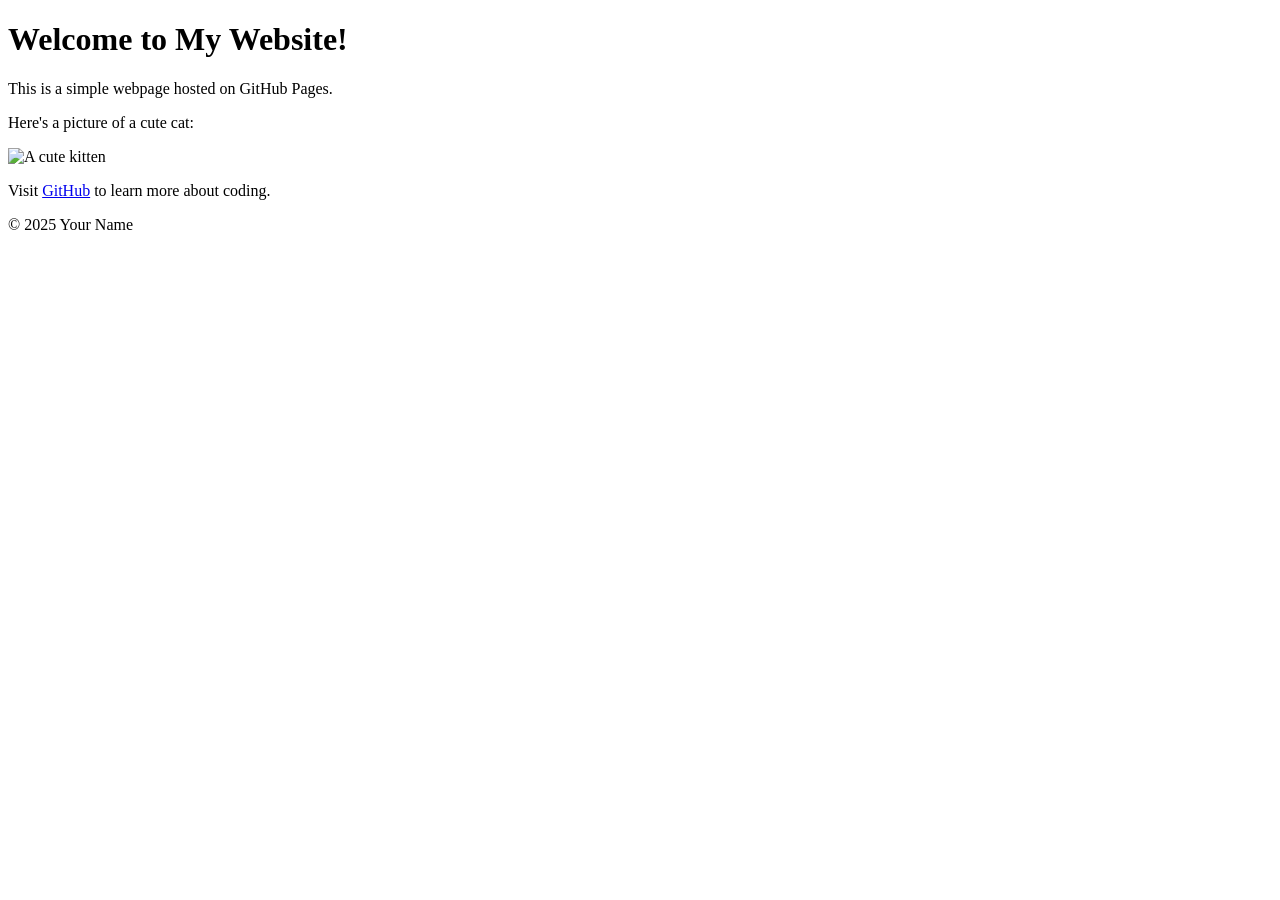
==== index.html @ 90ea9589 "Initial commit: Added simple HTML page" ====
<!DOCTYPE html> 

<html lang="en"> 

<head> 

    <meta charset="UTF-8"> 

    <meta name="viewport" content="width=device-width, initial-scale=1.0"> 

    <title>My First GitHub Page</title> 

</head> 

<body> 

    <header> 

        <h1>Welcome to My Website!</h1> 

    </header> 

 

    <main> 

        <p>This is a simple webpage hosted on GitHub Pages.</p> 

        <p>Here's a picture of a cute cat:</p> 

        <img src="https://placekitten.com/200/300" alt="A cute kitten"> 

         

        <p>Visit <a href="https://github.com">GitHub</a> to learn more about coding.</p> 

    </main> 

 

    <footer> 

        <p>&copy; 2025 Your Name</p> 

    </footer> 

 

</body> 

</html>
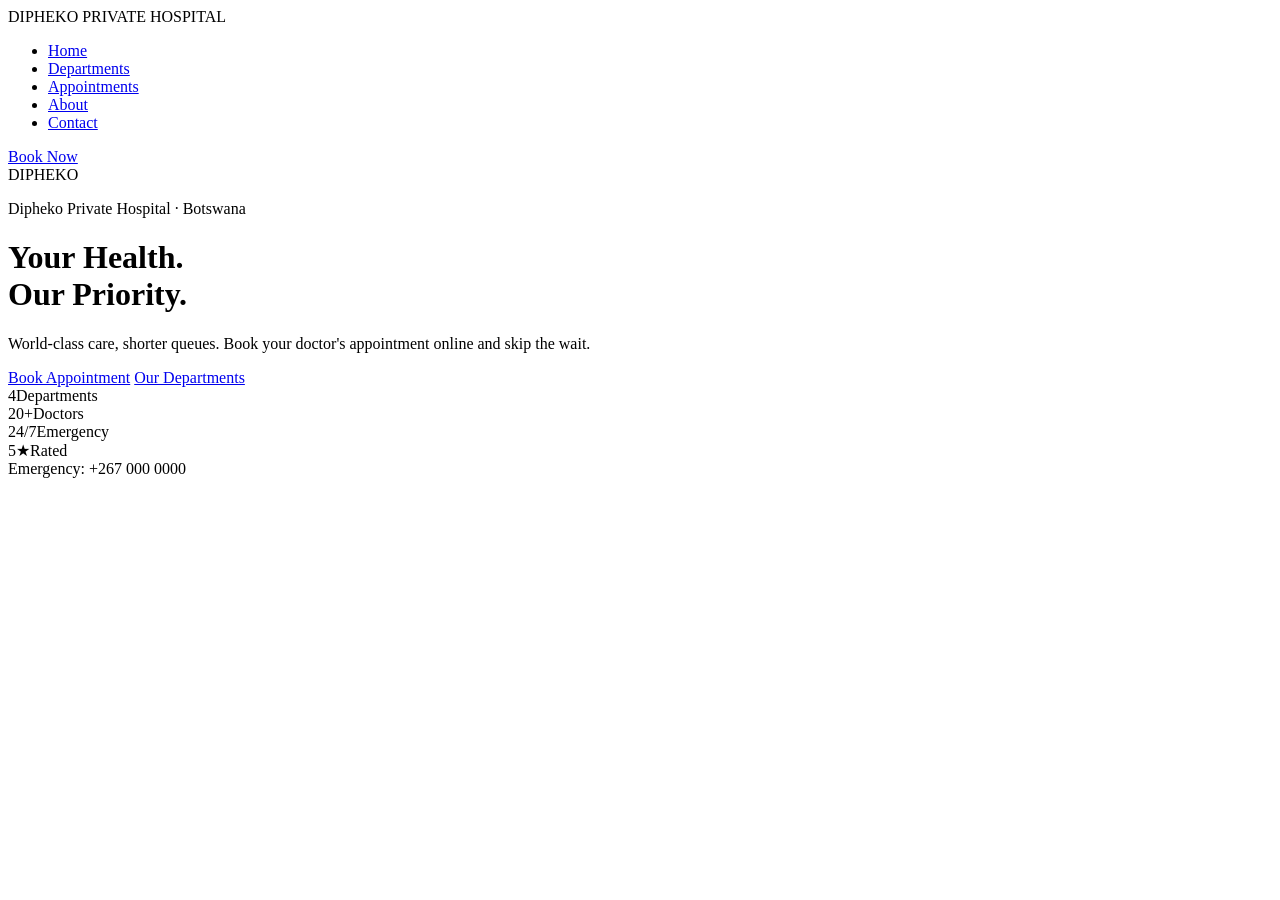
==== commit 49542008: "Update website and add css styling" ====
--- a/index.html
+++ b/index.html
@@ -1,51 +1,52 @@
-<!DOCTYPE html> 
+<!DOCTYPE html>
+<html lang="en">
+<head>
+  <meta charset="UTF-8"/>
+  <meta name="viewport" content="width=device-width, initial-scale=1.0"/>
+  <title>Dipheko Private Hospital</title>
+  <link href="https://fonts.googleapis.com/css2?family=Barlow+Condensed:wght@700;800&family=Barlow:wght@300;400;500&display=swap" rel="stylesheet"/>
+  <link rel="stylesheet" href="hospital_style.css"/>
+</head>
+<body>
+  <nav>
+    <span class="logo-main">DIPHEKO</span>
+    <span class="logo-sub">PRIVATE HOSPITAL</span>
+    <ul class="nav-links">
+      <li><a href="index.html" class="active">Home</a></li>
+      <li><a href="departments.html">Departments</a></li>
+      <li><a href="appointment.html">Appointments</a></li>
+      <li><a href="about.html">About</a></li>
+      <li><a href="contact.html">Contact</a></li>
+    </ul>
+    <a href="appointment.html" class="nav-appt">Book Now</a>
+  </nav>
 
-<html lang="en"> 
-
-<head> 
-
-    <meta charset="UTF-8"> 
-
-    <meta name="viewport" content="width=device-width, initial-scale=1.0"> 
-
-    <title>My First GitHub Page</title> 
-
-</head> 
-
-<body> 
-
-    <header> 
-
-        <h1>Welcome to My Website!</h1> 
-
-    </header> 
-
- 
-
-    <main> 
-
-        <p>This is a simple webpage hosted on GitHub Pages.</p> 
-
-        <p>Here's a picture of a cute cat:</p> 
-
-        <img src="https://placekitten.com/200/300" alt="A cute kitten"> 
-
-         
-
-        <p>Visit <a href="https://github.com">GitHub</a> to learn more about coding.</p> 
-
-    </main> 
-
- 
-
-    <footer> 
-
-        <p>&copy; 2025 Your Name</p> 
-
-    </footer> 
-
- 
-
-</body> 
-
-</html> +  <main class="page-home">
+    <div class="bg-logo" aria-hidden="true">DIPHEKO</div>
+    <div class="hero">
+      <div class="hero-inner">
+        <p class="hero-tag">Dipheko Private Hospital · Botswana</p>
+        <h1>Your Health.<br/><span>Our Priority.</span></h1>
+        <p class="hero-desc">World-class care, shorter queues. Book your doctor's appointment online and skip the wait.</p>
+        <div class="hero-actions">
+          <a href="appointment.html" class="btn-primary">Book Appointment</a>
+          <a href="departments.html" class="btn-outline">Our Departments</a>
+        </div>
+      </div>
+    </div>
+    <div class="bottom-bar">
+      <div class="stat"><span class="stat-num">4</span><span class="stat-label">Departments</span></div>
+      <div class="divider"></div>
+      <div class="stat"><span class="stat-num">20+</span><span class="stat-label">Doctors</span></div>
+      <div class="divider"></div>
+      <div class="stat"><span class="stat-num">24/7</span><span class="stat-label">Emergency</span></div>
+      <div class="divider"></div>
+      <div class="stat"><span class="stat-num">5★</span><span class="stat-label">Rated</span></div>
+      <div class="emergency-pill">
+        <div class="emergency-dot"></div>
+        <span class="emergency-text">Emergency: +267 000 0000</span>
+      </div>
+    </div>
+  </main>
+</body>
+</html>
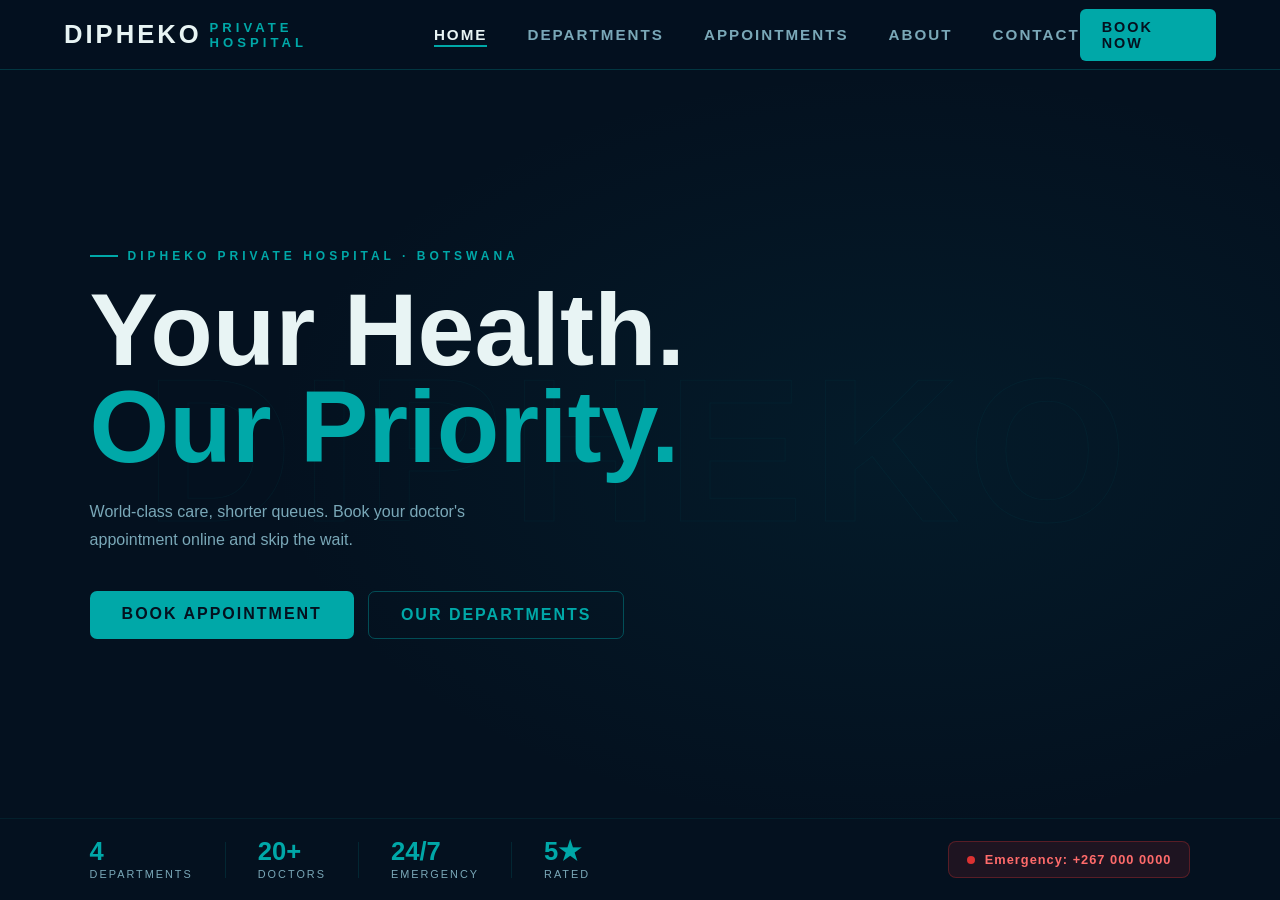
==== commit 4f90d45a: "Update Website" ====
--- a/index.html
+++ b/index.html
@@ -5,7 +5,7 @@
   <meta name="viewport" content="width=device-width, initial-scale=1.0"/>
   <title>Dipheko Private Hospital</title>
   <link href="https://fonts.googleapis.com/css2?family=Barlow+Condensed:wght@700;800&family=Barlow:wght@300;400;500&display=swap" rel="stylesheet"/>
-  <link rel="stylesheet" href="hospital_style.css"/>
+  <link rel="stylesheet" href="styles.css"/>
 </head>
 <body>
   <nav>
--- a/styles.css
+++ b/styles.css
@@ -0,0 +1,510 @@
+/* =============================================
+   DIPHEKO PRIVATE HOSPITAL — style.css
+   Link this in EVERY page's <head>:
+   <link rel="stylesheet" href="style.css">
+   ============================================= */
+
+/* ---- RESET & BASE ---- */
+*, *::before, *::after { box-sizing: border-box; margin: 0; padding: 0; }
+
+html, body {
+  min-height: 100%;
+  font-family: 'Barlow', sans-serif;
+  background: #04111f;
+  color: #e8f4f4;
+}
+
+a { text-decoration: none; color: inherit; }
+ul { list-style: none; }
+
+/* ---- NAVBAR ---- */
+nav {
+  position: fixed; top: 0; left: 0; right: 0;
+  height: 70px; z-index: 100;
+  display: flex; align-items: center;
+  padding: 0 5%;
+  background: rgba(4,17,31,0.97);
+  border-bottom: 1px solid rgba(0,168,168,0.25);
+}
+
+.logo-main {
+  font-family: 'Barlow Condensed', sans-serif;
+  font-size: 1.6rem; font-weight: 800;
+  letter-spacing: 3px; color: #e8f4f4;
+}
+
+.logo-sub {
+  font-family: 'Barlow Condensed', sans-serif;
+  font-size: 0.82rem; font-weight: 700;
+  letter-spacing: 4px; color: #00a8a8;
+  margin-left: 8px;
+}
+
+.nav-links {
+  display: flex; align-items: center;
+  gap: 2.5rem; margin-left: 3rem;
+}
+
+.nav-links a {
+  font-family: 'Barlow Condensed', sans-serif;
+  font-size: 0.95rem; font-weight: 700;
+  letter-spacing: 2px; text-transform: uppercase;
+  color: #7aa8b8; padding-bottom: 4px;
+  position: relative; transition: color 0.2s;
+}
+
+.nav-links a::after {
+  content: ''; position: absolute;
+  bottom: 0; left: 0; right: 0;
+  height: 2px; background: #00a8a8;
+  transform: scaleX(0); transition: transform 0.2s;
+}
+
+.nav-links a:hover,
+.nav-links a.active { color: #e8f4f4; }
+
+.nav-links a:hover::after,
+.nav-links a.active::after { transform: scaleX(1); }
+
+.nav-appt {
+  margin-left: auto;
+  background: #00a8a8; color: #04111f;
+  font-family: 'Barlow Condensed', sans-serif;
+  font-size: 0.9rem; font-weight: 800;
+  letter-spacing: 2px; text-transform: uppercase;
+  padding: 10px 22px; border-radius: 6px;
+  transition: background 0.2s;
+}
+
+.nav-appt:hover { background: #00c8c8; }
+
+/* ---- PAGE WRAPPER ---- */
+.page {
+  padding-top: 70px; min-height: 100vh;
+  position: relative;
+  background: radial-gradient(ellipse 70% 60% at 70% 50%, rgba(0,100,120,0.12) 0%, transparent 70%), #04111f;
+}
+
+/* home page uses full height with no scroll */
+.page-home {
+  padding-top: 70px; height: 100vh;
+  position: relative; overflow: hidden;
+  display: flex; flex-direction: column;
+  background: radial-gradient(ellipse 70% 60% at 70% 50%, rgba(0,100,120,0.12) 0%, transparent 70%), #04111f;
+}
+
+/* ---- BACKGROUND WATERMARK ---- */
+.bg-logo {
+  position: fixed; top: 50%; left: 50%;
+  transform: translate(-50%, -50%);
+  font-family: 'Barlow Condensed', sans-serif;
+  font-weight: 800;
+  font-size: clamp(6rem, 16vw, 17rem);
+  letter-spacing: 0.04em;
+  color: transparent;
+  -webkit-text-stroke: 1px rgba(0,168,168,0.05);
+  white-space: nowrap;
+  pointer-events: none; user-select: none; z-index: 0;
+}
+
+/* ---- CONTENT WRAPPER ---- */
+.content {
+  position: relative; z-index: 1;
+  padding: 60px 6%;
+}
+
+/* ---- PAGE HEADER ---- */
+.page-tag {
+  font-size: 0.75rem; font-weight: 600;
+  letter-spacing: 4px; text-transform: uppercase;
+  color: #00a8a8; margin-bottom: 10px;
+  display: flex; align-items: center; gap: 10px;
+  animation: fadeUp 0.7s ease both;
+}
+
+.page-tag::before {
+  content: ''; display: inline-block;
+  width: 24px; height: 2px; background: #00a8a8;
+}
+
+.page-title {
+  font-family: 'Barlow Condensed', sans-serif;
+  font-size: clamp(2.5rem, 6vw, 5rem);
+  font-weight: 800; line-height: 1;
+  margin-bottom: 48px;
+  animation: fadeUp 0.7s ease both;
+}
+
+/* ---- BUTTONS ---- */
+.btn-primary {
+  display: inline-block;
+  background: #00a8a8; color: #04111f;
+  font-family: 'Barlow Condensed', sans-serif;
+  font-size: 1rem; font-weight: 800;
+  letter-spacing: 2px; text-transform: uppercase;
+  padding: 14px 32px; border-radius: 7px;
+  transition: background 0.2s, transform 0.2s;
+}
+.btn-primary:hover { background: #00c8c8; transform: translateY(-2px); }
+
+.btn-outline {
+  display: inline-block;
+  border: 1.5px solid rgba(0,168,168,0.4); color: #00a8a8;
+  font-family: 'Barlow Condensed', sans-serif;
+  font-size: 1rem; font-weight: 800;
+  letter-spacing: 2px; text-transform: uppercase;
+  padding: 14px 32px; border-radius: 7px;
+  transition: border-color 0.2s, background 0.2s;
+}
+.btn-outline:hover { border-color: #00a8a8; background: rgba(0,168,168,0.07); }
+
+/* ---- HOME: HERO ---- */
+.hero {
+  flex: 1; display: flex; align-items: center;
+  padding: 0 7%; position: relative; z-index: 1;
+}
+
+.hero-inner { animation: fadeUp 0.8s ease both; max-width: 640px; }
+
+.hero-tag {
+  font-size: 0.75rem; font-weight: 600;
+  letter-spacing: 4px; text-transform: uppercase;
+  color: #00a8a8; margin-bottom: 18px;
+  display: flex; align-items: center; gap: 10px;
+}
+.hero-tag::before { content: ''; display: inline-block; width: 28px; height: 2px; background: #00a8a8; }
+
+.hero h1 {
+  font-family: 'Barlow Condensed', sans-serif;
+  font-size: clamp(3.5rem, 8vw, 7rem);
+  font-weight: 800; line-height: 0.95;
+  color: #e8f4f4; margin-bottom: 22px;
+}
+
+.hero h1 span { color: #00a8a8; }
+
+.hero-desc {
+  font-size: 1rem; font-weight: 300;
+  color: #7aa8b8; margin-bottom: 36px;
+  max-width: 440px; line-height: 1.8;
+}
+
+.hero-actions { display: flex; gap: 14px; flex-wrap: wrap; }
+
+/* ---- HOME: BOTTOM BAR ---- */
+.bottom-bar {
+  position: relative; z-index: 1;
+  display: flex; align-items: center; gap: 32px;
+  padding: 20px 7%;
+  border-top: 1px solid rgba(0,168,168,0.1);
+  animation: fadeUp 0.8s 0.2s ease both;
+}
+
+.stat { display: flex; flex-direction: column; }
+
+.stat-num {
+  font-family: 'Barlow Condensed', sans-serif;
+  font-size: 1.6rem; font-weight: 800;
+  color: #00a8a8; line-height: 1;
+}
+
+.stat-label {
+  font-size: 0.68rem; letter-spacing: 2px;
+  text-transform: uppercase; color: #7aa8b8; margin-top: 3px;
+}
+
+.divider { width: 1px; height: 36px; background: rgba(0,168,168,0.15); }
+
+.emergency-pill {
+  margin-left: auto;
+  display: flex; align-items: center; gap: 10px;
+  background: rgba(220,50,50,0.12);
+  border: 1px solid rgba(220,50,50,0.3);
+  padding: 10px 18px; border-radius: 8px;
+}
+
+.emergency-dot {
+  width: 8px; height: 8px;
+  background: #dc3232; border-radius: 50%;
+  animation: pulse 1.5s infinite;
+}
+
+.emergency-text { font-size: 0.8rem; font-weight: 600; color: #ff6b6b; letter-spacing: 1px; }
+
+/* ---- DEPARTMENTS PAGE ---- */
+.dept-grid {
+  display: grid;
+  grid-template-columns: repeat(auto-fill, minmax(320px, 1fr));
+  gap: 24px; margin-bottom: 60px;
+  animation: fadeUp 0.7s 0.1s ease both;
+}
+
+.dept-card {
+  background: rgba(255,255,255,0.03);
+  border: 1px solid rgba(0,168,168,0.12);
+  border-radius: 12px; padding: 32px;
+  transition: border-color 0.25s, transform 0.25s;
+}
+.dept-card:hover { border-color: rgba(0,168,168,0.45); transform: translateY(-4px); }
+
+.dept-icon { font-size: 2.5rem; margin-bottom: 16px; }
+.dept-name { font-family: 'Barlow Condensed', sans-serif; font-size: 1.5rem; font-weight: 800; color: #e8f4f4; margin-bottom: 8px; }
+.dept-desc { font-size: 0.88rem; color: #7aa8b8; line-height: 1.7; margin-bottom: 20px; }
+.dept-doctors { font-size: 0.75rem; font-weight: 600; letter-spacing: 1.5px; text-transform: uppercase; color: #00a8a8; margin-bottom: 16px; }
+
+.dept-btn {
+  display: inline-block;
+  border: 1px solid rgba(0,168,168,0.35); color: #00a8a8;
+  font-family: 'Barlow Condensed', sans-serif;
+  font-size: 0.85rem; font-weight: 700;
+  letter-spacing: 1px; text-transform: uppercase;
+  padding: 8px 20px; border-radius: 6px;
+  transition: background 0.2s, color 0.2s;
+}
+.dept-btn:hover { background: #00a8a8; color: #04111f; }
+
+/* ---- TABLE ---- */
+.section-label {
+  font-family: 'Barlow Condensed', sans-serif;
+  font-size: 1.5rem; font-weight: 800;
+  margin-bottom: 20px;
+  animation: fadeUp 0.7s 0.2s ease both;
+}
+.section-label span { color: #00a8a8; }
+
+.table-wrap {
+  overflow-x: auto;
+  border-radius: 10px;
+  border: 1px solid rgba(0,168,168,0.12);
+  animation: fadeUp 0.7s 0.25s ease both;
+}
+
+table { width: 100%; border-collapse: collapse; }
+
+thead tr { background: #006b6b; }
+thead th {
+  font-family: 'Barlow Condensed', sans-serif;
+  font-size: 0.85rem; font-weight: 700;
+  letter-spacing: 2px; text-transform: uppercase;
+  color: #e8f4f4; padding: 16px 20px;
+  text-align: left; white-space: nowrap;
+}
+
+tbody tr { border-bottom: 1px solid rgba(0,168,168,0.07); transition: background 0.2s; }
+tbody tr:last-child { border-bottom: none; }
+tbody tr:hover { background: rgba(0,168,168,0.06); }
+tbody tr:nth-child(even) { background: rgba(255,255,255,0.02); }
+tbody tr:nth-child(even):hover { background: rgba(0,168,168,0.06); }
+
+td { padding: 14px 20px; font-size: 0.9rem; color: #b0ccd4; white-space: nowrap; }
+
+.avail-yes { color: #00c896; font-weight: 600; }
+.avail-no  { color: #888; }
+
+.book-btn {
+  background: transparent;
+  border: 1px solid rgba(0,168,168,0.4); color: #00a8a8;
+  font-family: 'Barlow Condensed', sans-serif;
+  font-size: 0.8rem; font-weight: 700;
+  letter-spacing: 1px; text-transform: uppercase;
+  padding: 6px 14px; border-radius: 5px;
+  cursor: pointer; transition: background 0.2s, color 0.2s;
+}
+.book-btn:hover { background: #00a8a8; color: #04111f; }
+
+/* ---- APPOINTMENT PAGE ---- */
+.appt-layout {
+  display: grid;
+  grid-template-columns: 1fr 1.6fr;
+  gap: 40px;
+  animation: fadeUp 0.7s 0.1s ease both;
+}
+
+.info-cards { display: flex; flex-direction: column; gap: 18px; }
+
+.info-card {
+  background: rgba(255,255,255,0.03);
+  border: 1px solid rgba(0,168,168,0.12);
+  border-radius: 10px; padding: 22px;
+  transition: border-color 0.25s;
+}
+.info-card:hover { border-color: rgba(0,168,168,0.4); }
+
+.info-card-top { display: flex; align-items: center; gap: 12px; margin-bottom: 10px; }
+.info-card-icon { font-size: 1.4rem; }
+.info-card-title {
+  font-family: 'Barlow Condensed', sans-serif;
+  font-size: 1rem; font-weight: 800;
+  letter-spacing: 1px; color: #00a8a8; text-transform: uppercase;
+}
+.info-card p { font-size: 0.85rem; color: #7aa8b8; line-height: 1.7; }
+
+/* ---- FORMS ---- */
+.form-box {
+  background: rgba(255,255,255,0.03);
+  border: 1px solid rgba(0,168,168,0.14);
+  border-radius: 12px; padding: 38px;
+}
+
+.form-box h3 {
+  font-family: 'Barlow Condensed', sans-serif;
+  font-size: 1.7rem; font-weight: 800;
+  margin-bottom: 6px;
+}
+
+.form-box > p { font-size: 0.85rem; color: #7aa8b8; margin-bottom: 28px; }
+
+.form-row { display: grid; grid-template-columns: 1fr 1fr; gap: 16px; }
+
+.form-group { margin-bottom: 18px; }
+
+.form-group label {
+  display: block; font-size: 0.72rem; font-weight: 700;
+  letter-spacing: 1.5px; text-transform: uppercase;
+  color: #7aa8b8; margin-bottom: 8px;
+}
+
+.form-group input,
+.form-group select,
+.form-group textarea {
+  width: 100%;
+  background: rgba(255,255,255,0.04);
+  border: 1px solid rgba(0,168,168,0.15);
+  border-radius: 6px; padding: 12px 16px;
+  color: #e8f4f4; font-family: 'Barlow', sans-serif;
+  font-size: 0.95rem; transition: border-color 0.2s; outline: none;
+}
+
+.form-group select option { background: #0a2030; color: #e8f4f4; }
+
+.form-group input:focus,
+.form-group select:focus,
+.form-group textarea:focus { border-color: #00a8a8; }
+
+.form-group textarea { resize: vertical; min-height: 90px; }
+
+.submit-btn {
+  background: #00a8a8; color: #04111f;
+  font-family: 'Barlow Condensed', sans-serif;
+  font-size: 1.1rem; font-weight: 800;
+  letter-spacing: 2px; text-transform: uppercase;
+  padding: 15px 40px; border-radius: 7px;
+  border: none; cursor: pointer; width: 100%; margin-top: 6px;
+  transition: background 0.2s, transform 0.2s;
+}
+.submit-btn:hover { background: #00c8c8; transform: translateY(-2px); }
+
+/* ---- ABOUT PAGE ---- */
+.about-intro {
+  font-size: 1.1rem; font-weight: 300;
+  color: #b0ccd4; line-height: 1.9;
+  margin-bottom: 52px;
+  border-left: 3px solid #00a8a8; padding-left: 24px;
+  animation: fadeUp 0.7s 0.1s ease both;
+}
+
+.values-grid {
+  display: grid;
+  grid-template-columns: repeat(auto-fill, minmax(210px, 1fr));
+  gap: 20px; margin-bottom: 52px;
+  animation: fadeUp 0.7s 0.15s ease both;
+}
+
+.val-card {
+  background: rgba(255,255,255,0.03);
+  border: 1px solid rgba(0,168,168,0.12);
+  border-radius: 10px; padding: 26px;
+  transition: border-color 0.25s, transform 0.25s;
+}
+.val-card:hover { border-color: rgba(0,168,168,0.4); transform: translateY(-3px); }
+
+.val-icon { font-size: 2rem; margin-bottom: 12px; }
+.val-card h3 { font-family: 'Barlow Condensed', sans-serif; font-size: 1.2rem; font-weight: 800; margin-bottom: 8px; }
+.val-card p { font-size: 0.85rem; color: #7aa8b8; line-height: 1.7; }
+
+.story { animation: fadeUp 0.7s 0.2s ease both; }
+.story h2 { font-family: 'Barlow Condensed', sans-serif; font-size: 2rem; font-weight: 800; margin-bottom: 16px; }
+.story h2 span { color: #00a8a8; }
+.story p { font-size: 0.95rem; color: #7aa8b8; line-height: 1.9; margin-bottom: 14px; }
+
+/* ---- CONTACT PAGE ---- */
+.emergency-banner {
+  background: rgba(220,50,50,0.1);
+  border: 1px solid rgba(220,50,50,0.3);
+  border-radius: 10px; padding: 18px 24px;
+  display: flex; align-items: center; gap: 14px;
+  margin-bottom: 36px;
+  animation: fadeUp 0.7s 0.05s ease both;
+}
+
+.e-dot {
+  width: 10px; height: 10px;
+  background: #dc3232; border-radius: 50%;
+  animation: pulse 1.5s infinite; flex-shrink: 0;
+}
+
+.emergency-banner p { font-size: 0.9rem; color: #ff8080; }
+.emergency-banner strong { color: #ff4444; }
+
+.contact-layout {
+  display: grid;
+  grid-template-columns: 1fr 1.4fr;
+  gap: 36px;
+  animation: fadeUp 0.7s 0.1s ease both;
+}
+
+.info-label { font-size: 0.7rem; font-weight: 700; letter-spacing: 2px; text-transform: uppercase; color: #00a8a8; margin-bottom: 6px; }
+.info-value { font-size: 0.9rem; color: #b0ccd4; line-height: 1.6; }
+.info-icon  { font-size: 1.4rem; margin-top: 2px; }
+
+/* ---- POPUP ---- */
+.popup-overlay {
+  display: none;
+  position: fixed; inset: 0; z-index: 999;
+  background: rgba(0,0,0,0.8);
+  backdrop-filter: blur(8px);
+  align-items: center; justify-content: center;
+}
+.popup-overlay.show { display: flex; animation: fadeIn 0.3s ease; }
+
+.popup-box {
+  background: #0a1e30;
+  border: 1px solid rgba(0,168,168,0.4);
+  border-radius: 16px; padding: 52px 48px;
+  text-align: center; max-width: 440px; width: 90%;
+  animation: popUp 0.35s ease;
+}
+
+.popup-icon  { font-size: 3.5rem; margin-bottom: 16px; }
+.popup-title { font-family: 'Barlow Condensed', sans-serif; font-size: 3rem; font-weight: 800; color: #e8f4f4; margin-bottom: 10px; }
+.popup-title span { color: #00a8a8; }
+.popup-msg   { font-size: 0.95rem; color: #7aa8b8; line-height: 1.7; margin-bottom: 10px; }
+.popup-ref   { font-family: 'Barlow Condensed', sans-serif; font-size: 1rem; color: #00a8a8; letter-spacing: 2px; margin-bottom: 30px; }
+
+.popup-close {
+  background: #00a8a8; color: #04111f;
+  font-family: 'Barlow Condensed', sans-serif;
+  font-size: 1rem; font-weight: 800;
+  letter-spacing: 2px; text-transform: uppercase;
+  padding: 12px 32px; border-radius: 6px;
+  border: none; cursor: pointer; transition: background 0.2s;
+}
+.popup-close:hover { background: #00c8c8; }
+
+/* ---- ANIMATIONS ---- */
+@keyframes fadeUp { from { opacity: 0; transform: translateY(20px); } to { opacity: 1; transform: translateY(0); } }
+@keyframes fadeIn { from { opacity: 0; } to { opacity: 1; } }
+@keyframes popUp  { from { opacity: 0; transform: scale(0.85); } to { opacity: 1; transform: scale(1); } }
+@keyframes pulse  { 0%,100% { opacity: 1; } 50% { opacity: 0.3; } }
+
+/* ---- RESPONSIVE ---- */
+@media (max-width: 768px) {
+  .appt-layout    { grid-template-columns: 1fr; }
+  .contact-layout { grid-template-columns: 1fr; }
+  .form-row       { grid-template-columns: 1fr; }
+}
+@media (max-width: 600px) {
+  .nav-links { gap: 1.2rem; }
+  .values-grid { grid-template-columns: 1fr 1fr; }
+  .bottom-bar { flex-wrap: wrap; gap: 16px; padding: 16px 5%; }
+}
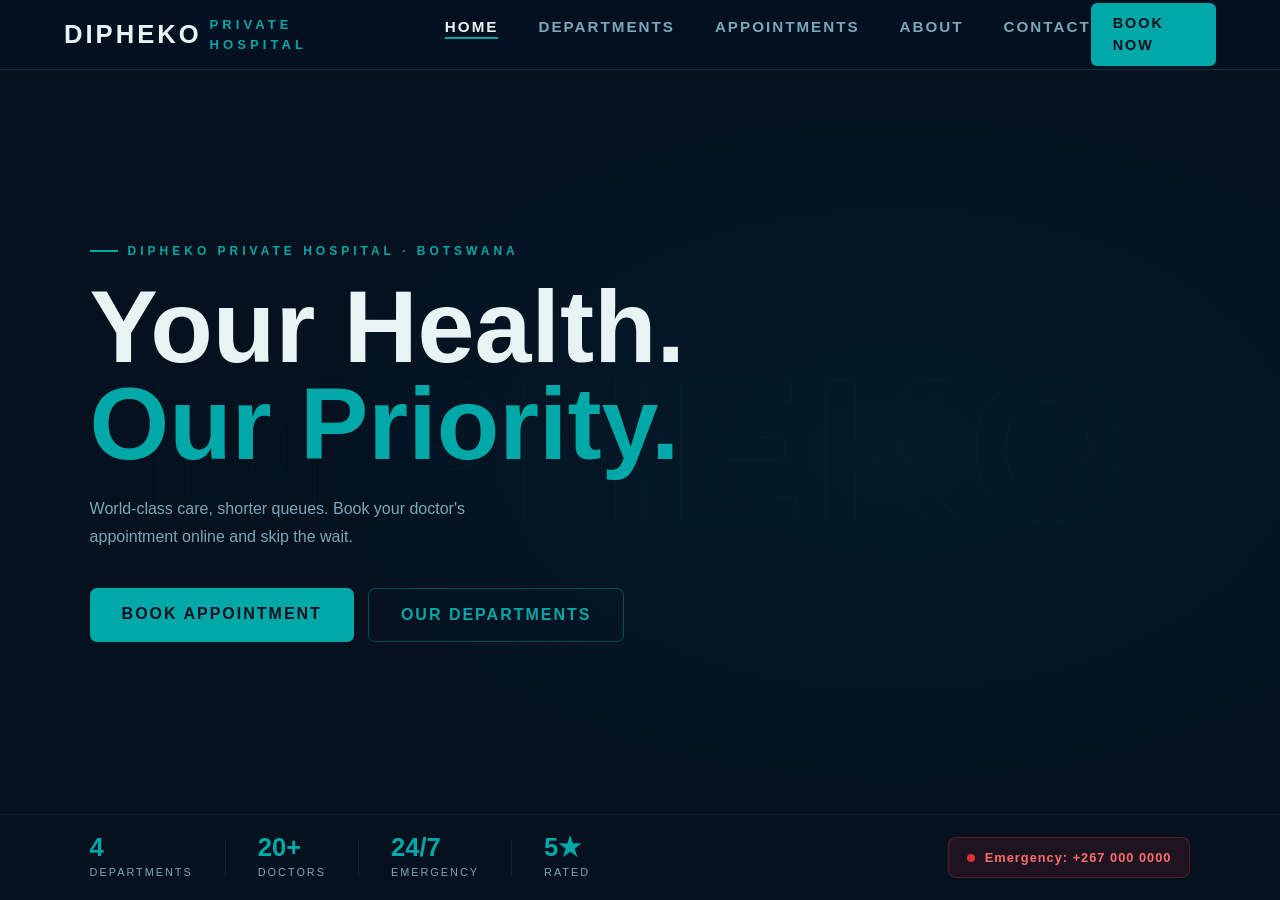
==== commit d5276017: "Added Bootstrap Framework for styling and layout" ====
--- a/index.html
+++ b/index.html
@@ -5,6 +5,7 @@
   <meta name="viewport" content="width=device-width, initial-scale=1.0"/>
   <title>Dipheko Private Hospital</title>
   <link href="https://fonts.googleapis.com/css2?family=Barlow+Condensed:wght@700;800&family=Barlow:wght@300;400;500&display=swap" rel="stylesheet"/>
+  <link href="https://cdn.jsdelivr.net/npm/bootstrap@5.3.0/dist/css/bootstrap.min.css" rel="stylesheet"/>
   <link rel="stylesheet" href="styles.css"/>
 </head>
 <body>
@@ -14,11 +15,11 @@
     <ul class="nav-links">
       <li><a href="index.html" class="active">Home</a></li>
       <li><a href="departments.html">Departments</a></li>
-      <li><a href="appointment.html">Appointments</a></li>
+      <li><a href="appointments.html">Appointments</a></li>
       <li><a href="about.html">About</a></li>
       <li><a href="contact.html">Contact</a></li>
     </ul>
-    <a href="appointment.html" class="nav-appt">Book Now</a>
+    <a href="appointments.html" class="nav-appt">Book Now</a>
   </nav>
 
   <main class="page-home">
--- a/styles.css
+++ b/styles.css
@@ -1,8 +1,3 @@
-/* =============================================
-   DIPHEKO PRIVATE HOSPITAL — style.css
-   Link this in EVERY page's <head>:
-   <link rel="stylesheet" href="style.css">
-   ============================================= */
 
 /* ---- RESET & BASE ---- */
 *, *::before, *::after { box-sizing: border-box; margin: 0; padding: 0; }
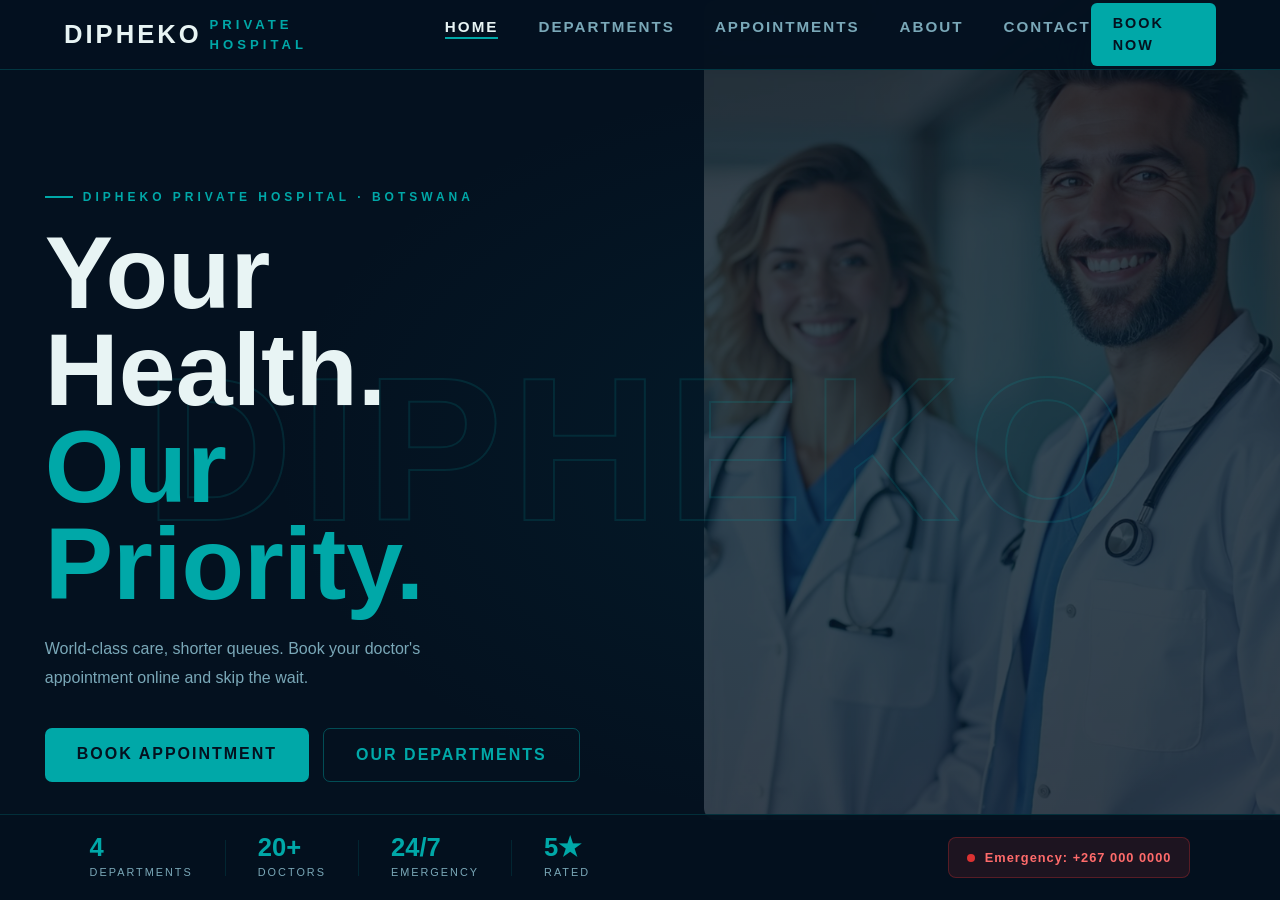
==== commit a066d106: "Update Website Changes" ====
--- a/index.html
+++ b/index.html
@@ -20,9 +20,16 @@
       <li><a href="contact.html">Contact</a></li>
     </ul>
     <a href="appointments.html" class="nav-appt">Book Now</a>
+
+  <button class="hamburger" onclick="toggleMenu()">
+    <span></span>
+    <span></span>
+    <span></span>
+  </button>
   </nav>
 
   <main class="page-home">
+    <img src="doctors.png" alt="Dipheko Hospital Doctors" class="hero-image"/>
     <div class="bg-logo" aria-hidden="true">DIPHEKO</div>
     <div class="hero">
       <div class="hero-inner">
@@ -30,7 +37,7 @@
         <h1>Your Health.<br/><span>Our Priority.</span></h1>
         <p class="hero-desc">World-class care, shorter queues. Book your doctor's appointment online and skip the wait.</p>
         <div class="hero-actions">
-          <a href="appointment.html" class="btn-primary">Book Appointment</a>
+          <a href="appointments.html" class="btn-primary">Book Appointment</a>
           <a href="departments.html" class="btn-outline">Our Departments</a>
         </div>
       </div>
@@ -49,5 +56,10 @@
       </div>
     </div>
   </main>
+  <script>
+  function toggleMenu() {
+    document.querySelector('.nav-links').classList.toggle('open');
+  }
+</script>
 </body>
 </html>
--- a/styles.css
+++ b/styles.css
@@ -1,6 +1,7 @@
 
 /* ---- RESET & BASE ---- */
 *, *::before, *::after { box-sizing: border-box; margin: 0; padding: 0; }
+
 
 html, body {
   min-height: 100%;
@@ -12,7 +13,6 @@
 a { text-decoration: none; color: inherit; }
 ul { list-style: none; }
 
-/* ---- NAVBAR ---- */
 nav {
   position: fixed; top: 0; left: 0; right: 0;
   height: 70px; z-index: 100;
@@ -73,22 +73,19 @@
 
 .nav-appt:hover { background: #00c8c8; }
 
-/* ---- PAGE WRAPPER ---- */
 .page {
   padding-top: 70px; min-height: 100vh;
   position: relative;
   background: radial-gradient(ellipse 70% 60% at 70% 50%, rgba(0,100,120,0.12) 0%, transparent 70%), #04111f;
 }
 
-/* home page uses full height with no scroll */
 .page-home {
-  padding-top: 70px; height: 100vh;
+ padding-top: 70px; height: 100vh;
   position: relative; overflow: hidden;
   display: flex; flex-direction: column;
   background: radial-gradient(ellipse 70% 60% at 70% 50%, rgba(0,100,120,0.12) 0%, transparent 70%), #04111f;
 }
 
-/* ---- BACKGROUND WATERMARK ---- */
 .bg-logo {
   position: fixed; top: 50%; left: 50%;
   transform: translate(-50%, -50%);
@@ -97,18 +94,32 @@
   font-size: clamp(6rem, 16vw, 17rem);
   letter-spacing: 0.04em;
   color: transparent;
-  -webkit-text-stroke: 1px rgba(0,168,168,0.05);
+  -webkit-text-stroke: 2px rgba(0,168,168,0.15);
   white-space: nowrap;
   pointer-events: none; user-select: none; z-index: 0;
 }
 
-/* ---- CONTENT WRAPPER ---- */
+.page-home {
+  display: grid;
+  grid-template-columns: 1fr 1fr;
+}
+
+.hero-image {
+  position: absolute;
+  right: 0;
+  top: 70px;
+  width: 45%;
+  height: calc(100vh - 70px - 80px);
+  object-fit: cover;
+  opacity: 0.3;
+  border-radius: 12px 0 0 12px;
+}
+
 .content {
   position: relative; z-index: 1;
   padding: 60px 6%;
 }
 
-/* ---- PAGE HEADER ---- */
 .page-tag {
   font-size: 0.75rem; font-weight: 600;
   letter-spacing: 4px; text-transform: uppercase;
@@ -130,7 +141,6 @@
   animation: fadeUp 0.7s ease both;
 }
 
-/* ---- BUTTONS ---- */
 .btn-primary {
   display: inline-block;
   background: #00a8a8; color: #04111f;
@@ -153,7 +163,6 @@
 }
 .btn-outline:hover { border-color: #00a8a8; background: rgba(0,168,168,0.07); }
 
-/* ---- HOME: HERO ---- */
 .hero {
   flex: 1; display: flex; align-items: center;
   padding: 0 7%; position: relative; z-index: 1;
@@ -186,7 +195,6 @@
 
 .hero-actions { display: flex; gap: 14px; flex-wrap: wrap; }
 
-/* ---- HOME: BOTTOM BAR ---- */
 .bottom-bar {
   position: relative; z-index: 1;
   display: flex; align-items: center; gap: 32px;
@@ -307,7 +315,6 @@
 }
 .book-btn:hover { background: #00a8a8; color: #04111f; }
 
-/* ---- APPOINTMENT PAGE ---- */
 .appt-layout {
   display: grid;
   grid-template-columns: 1fr 1.6fr;
@@ -389,7 +396,6 @@
 }
 .submit-btn:hover { background: #00c8c8; transform: translateY(-2px); }
 
-/* ---- ABOUT PAGE ---- */
 .about-intro {
   font-size: 1.1rem; font-weight: 300;
   color: #b0ccd4; line-height: 1.9;
@@ -422,7 +428,6 @@
 .story h2 span { color: #00a8a8; }
 .story p { font-size: 0.95rem; color: #7aa8b8; line-height: 1.9; margin-bottom: 14px; }
 
-/* ---- CONTACT PAGE ---- */
 .emergency-banner {
   background: rgba(220,50,50,0.1);
   border: 1px solid rgba(220,50,50,0.3);
@@ -452,7 +457,6 @@
 .info-value { font-size: 0.9rem; color: #b0ccd4; line-height: 1.6; }
 .info-icon  { font-size: 1.4rem; margin-top: 2px; }
 
-/* ---- POPUP ---- */
 .popup-overlay {
   display: none;
   position: fixed; inset: 0; z-index: 999;
@@ -486,13 +490,11 @@
 }
 .popup-close:hover { background: #00c8c8; }
 
-/* ---- ANIMATIONS ---- */
 @keyframes fadeUp { from { opacity: 0; transform: translateY(20px); } to { opacity: 1; transform: translateY(0); } }
 @keyframes fadeIn { from { opacity: 0; } to { opacity: 1; } }
 @keyframes popUp  { from { opacity: 0; transform: scale(0.85); } to { opacity: 1; transform: scale(1); } }
 @keyframes pulse  { 0%,100% { opacity: 1; } 50% { opacity: 0.3; } }
 
-/* ---- RESPONSIVE ---- */
 @media (max-width: 768px) {
   .appt-layout    { grid-template-columns: 1fr; }
   .contact-layout { grid-template-columns: 1fr; }
@@ -502,4 +504,97 @@
   .nav-links { gap: 1.2rem; }
   .values-grid { grid-template-columns: 1fr 1fr; }
   .bottom-bar { flex-wrap: wrap; gap: 16px; padding: 16px 5%; }
+}
+
+.hero-image {
+  position: absolute;
+  right: 0;
+  top: 0;
+  width: 45%;
+  height: calc(100% - 80px);
+  object-fit: cover;
+  opacity: 0.2;
+  border-radius: 12px 0 0 12px;
+  z-index: 0;
+}
+
+.hero-image-overlay {
+  position: absolute;
+  right: 0;
+  top: 0;
+  width: 45%;
+  height: calc(100% - 80px);
+  background: linear-gradient(to right, #04111f 0%, transparent 40%),
+              linear-gradient(to top, #04111f 0%, transparent 20%);
+  z-index: 1;
+  pointer-events: none;
+}
+
+.bottom-bar {
+  position: absolute;
+  bottom: 0;
+  left: 0;
+  right: 0;
+  z-index: 10;
+  background: rgba(4,17,31,0.95);
+  border-top: 1px solid rgba(0,168,168,0.2);
+}
+
+.page-bg-img {
+  position: fixed;
+  top: 0;
+  left: 0;
+  width: 100%;
+  height: 100%;
+  object-fit: cover;
+  opacity: 0.1;
+  z-index: 0;
+  pointer-events: none;
+}
+.hamburger {
+  display: none;
+  flex-direction: column;
+  gap: 5px;
+  cursor: pointer;
+  margin-left: auto;
+  background: none;
+  border: none;
+  padding: 4px;
+}
+
+.hamburger span {
+  display: block;
+  width: 25px;
+  height: 3px;
+  background: #e8f4f4;
+  border-radius: 3px;
+  transition: 0.3s;
+}
+
+@media (max-width: 768px) {
+  .hamburger {
+    display: flex;
+  }
+
+  .nav-links {
+    display: none;
+    position: absolute;
+    top: 70px;
+    left: 0;
+    right: 0;
+    flex-direction: column;
+    background: rgba(4,17,31,0.98);
+    padding: 20px;
+    gap: 1rem;
+    border-bottom: 1px solid rgba(0,168,168,0.2);
+    z-index: 999;
+  }
+
+  .nav-links.open {
+    display: flex;
+  }
+
+  .nav-appt {
+    display: none;
+  }
 }
